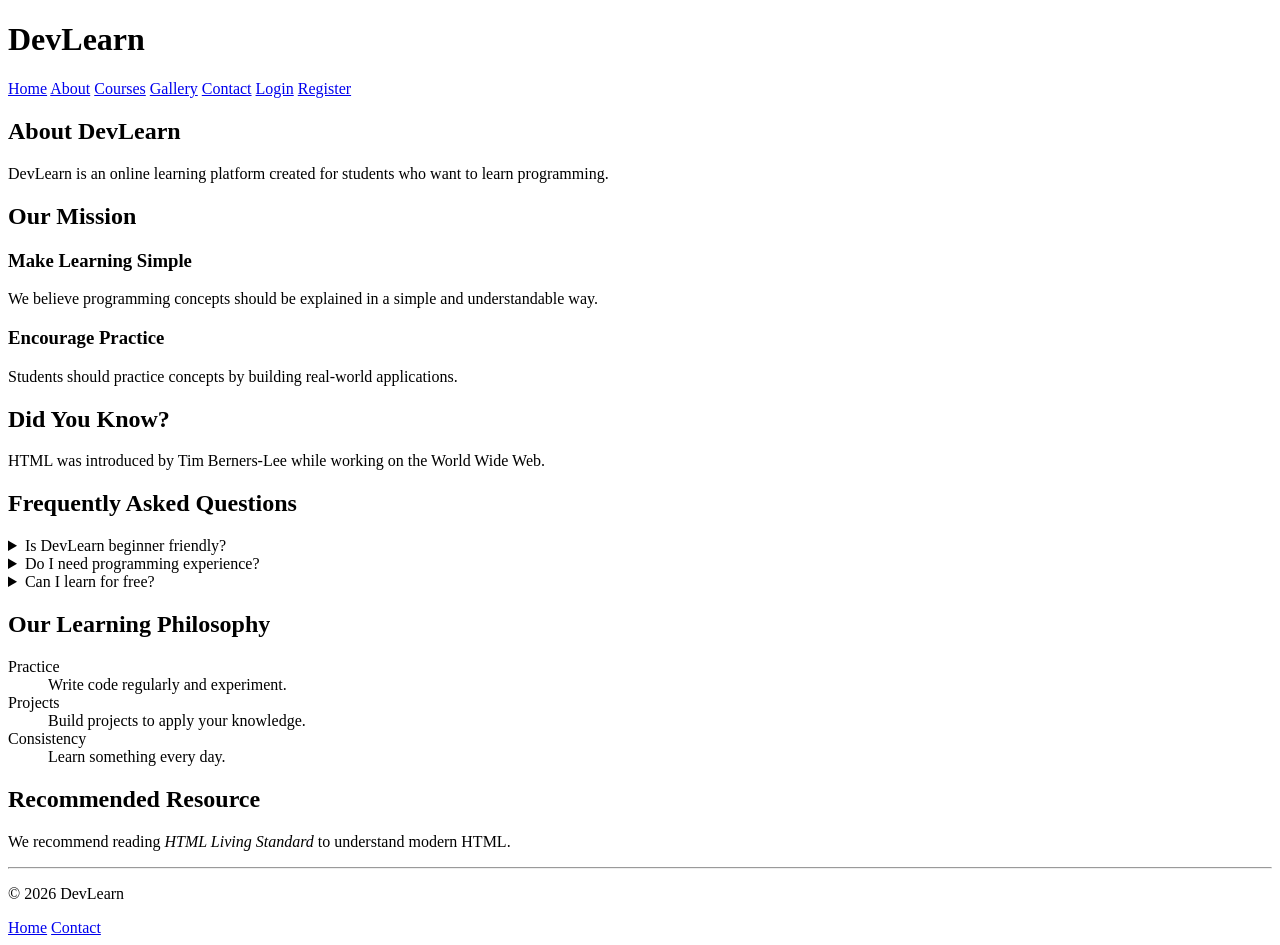
==== main-project/about.html @ d5b9ddc1 "Add About file and add css" ====
<!DOCTYPE html>
<html lang="en">

<head>

    <meta charset="UTF-8">

    <meta name="viewport"
          content="width=device-width, initial-scale=1.0">

    <meta name="description"
          content="Learn more about DevLearn and our mission to make programming education accessible.">

    <title>About DevLearn</title>

</head>

<body>

<header>

    <h1>DevLearn</h1>

    <nav aria-label="Main Navigation">

        <a href="index.html">Home</a>
        <a href="about.html">About</a>
        <a href="courses.html">Courses</a>
        <a href="gallery.html">Gallery</a>
        <a href="contact.html">Contact</a>
        <a href="login.html">Login</a>
        <a href="register.html">Register</a>

    </nav>

</header>


<main>

    <section>

        <h2>About DevLearn</h2>

        <p>
            DevLearn is an online learning platform created
            for students who want to learn programming.
        </p>

    </section>


    <section>

        <h2>Our Mission</h2>

        <article>

            <h3>Make Learning Simple</h3>

            <p>
                We believe programming concepts should be
                explained in a simple and understandable way.
            </p>

        </article>

        <article>

            <h3>Encourage Practice</h3>

            <p>
                Students should practice concepts by building
                real-world applications.
            </p>

        </article>

    </section>


    <aside>

        <h2>Did You Know?</h2>

        <p>
            HTML was introduced by Tim Berners-Lee
            while working on the World Wide Web.
        </p>

    </aside>


    <section>

        <h2>Frequently Asked Questions</h2>

        <details>

            <summary>Is DevLearn beginner friendly?</summary>

            <p>
                Yes. Our learning content starts from the basics.
            </p>

        </details>


        <details>

            <summary>Do I need programming experience?</summary>

            <p>
                No. Beginners can start from the first lesson.
            </p>

        </details>


        <details>

            <summary>Can I learn for free?</summary>

            <p>
                Yes. Several introductory resources are available.
            </p>

        </details>

    </section>


    <section>

        <h2>Our Learning Philosophy</h2>

        <dl>

            <dt>Practice</dt>

            <dd>
                Write code regularly and experiment.
            </dd>

            <dt>Projects</dt>

            <dd>
                Build projects to apply your knowledge.
            </dd>

            <dt>Consistency</dt>

            <dd>
                Learn something every day.
            </dd>

        </dl>

    </section>


    <section>

        <h2>Recommended Resource</h2>

        <p>
            We recommend reading
            <cite>HTML Living Standard</cite>
            to understand modern HTML.
        </p>

    </section>

</main>


<footer>

    <hr>

    <p>&copy; 2026 DevLearn</p>

    <a href="index.html">Home</a>
    <a href="contact.html">Contact</a>

</footer>

</body>
</html>
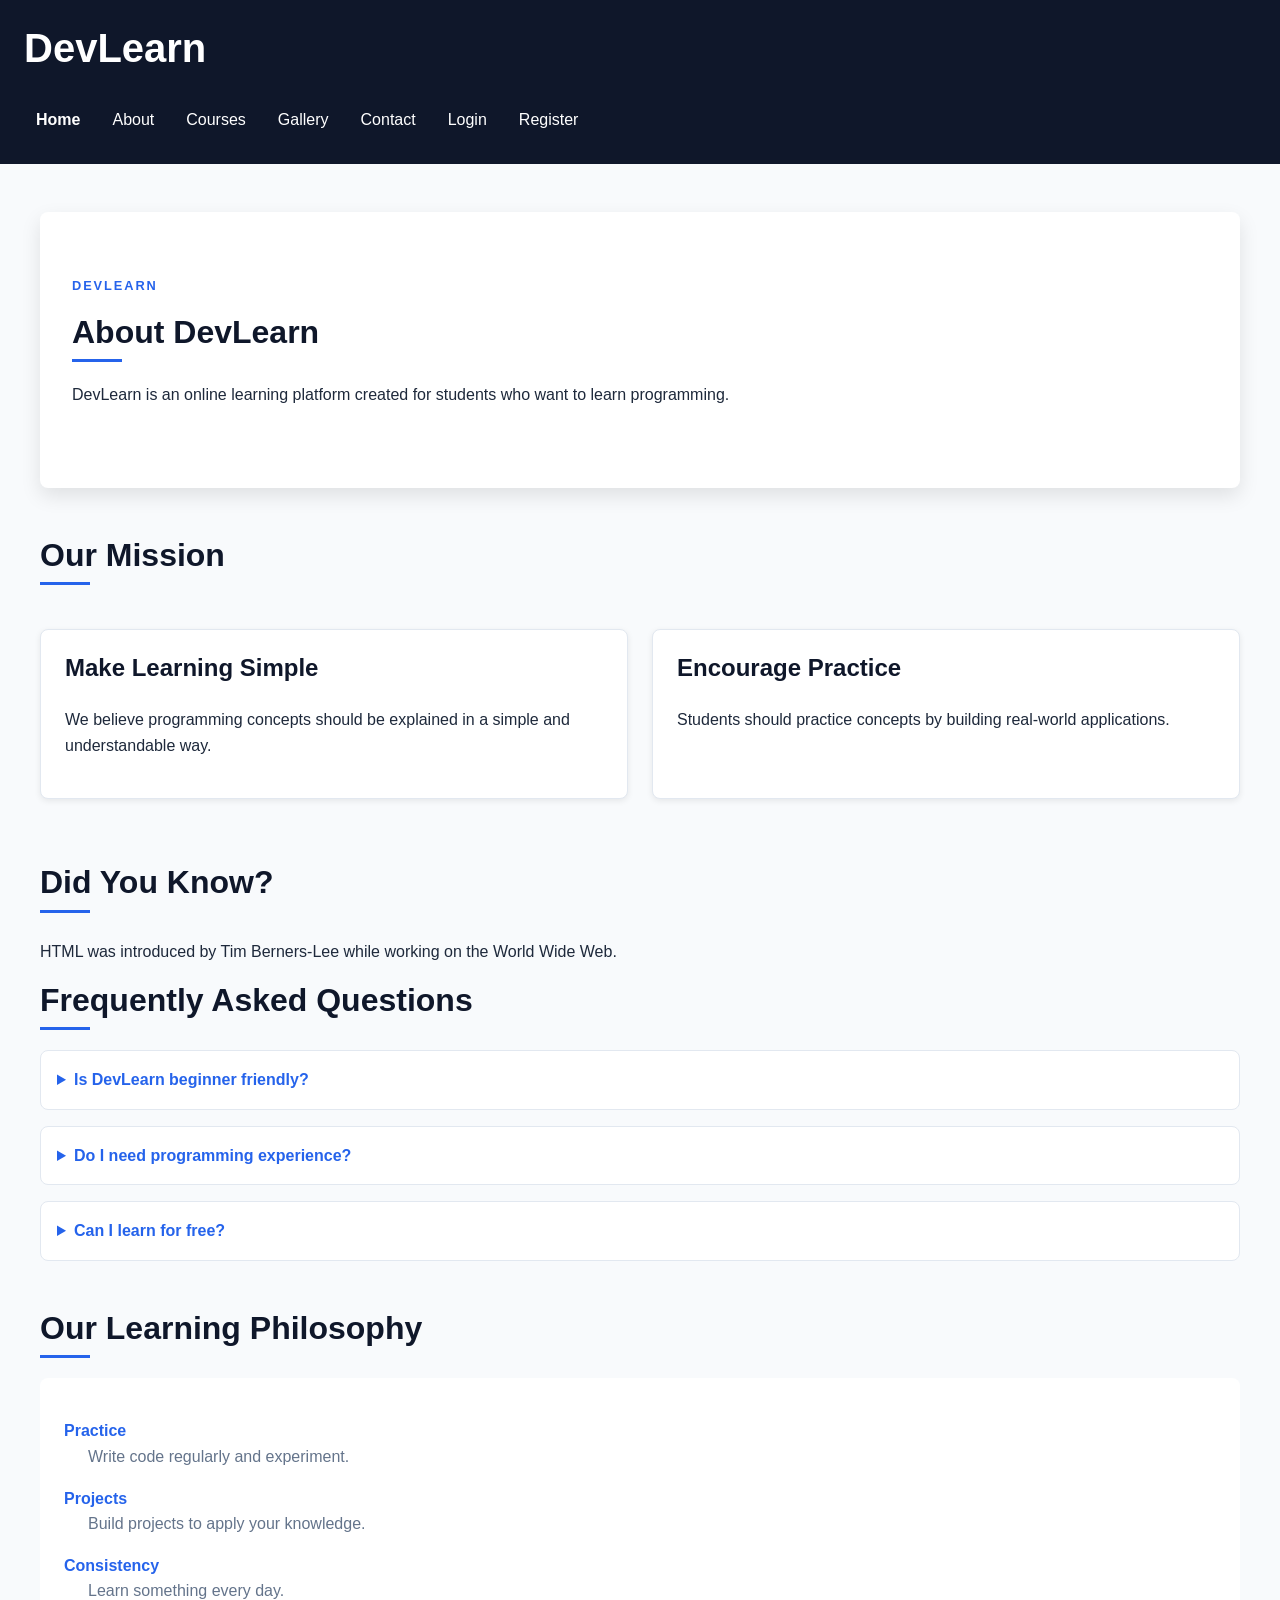
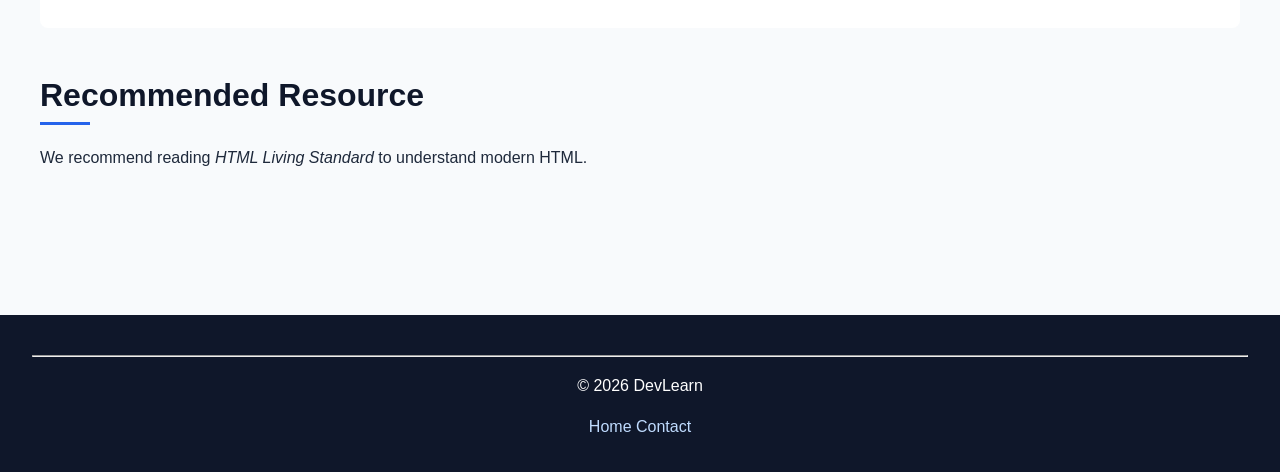
==== commit fda60662: "modify about and contact page" ====
--- a/main-project/about.html
+++ b/main-project/about.html
@@ -12,7 +12,7 @@
           content="Learn more about DevLearn and our mission to make programming education accessible.">
 
     <title>About DevLearn</title>
-
+     <link rel="stylesheet" href="style.css">
 </head>
 
 <body>
--- a/main-project/style.css
+++ b/main-project/style.css
@@ -0,0 +1,1370 @@
+/* =========================================================
+   DEVLEARN - COMPLETE CSS PRACTICE PROJECT
+   CSS Concepts:
+   Selectors → Colors → Units → Typography → Box Model
+   → Display → Position → Flexbox → Grid → Forms
+   → Pseudo Classes → Pseudo Elements → Transitions
+   → Transforms → Animations → Variables → Responsive
+   ========================================================= */
+
+
+/* =========================================================
+   1. CSS VARIABLES
+   ========================================================= */
+
+:root {
+
+    /* Colors */
+    --primary-color: #2563eb;
+    --primary-dark: #1d4ed8;
+    --secondary-color: #0f172a;
+
+    --background-color: #f8fafc;
+    --surface-color: #ffffff;
+
+    --text-color: #1e293b;
+    --muted-text: #64748b;
+
+    --border-color: #e2e8f0;
+
+    --success-color: #16a34a;
+    --danger-color: #dc2626;
+
+    /* Typography */
+    --font-family:
+        Arial,
+        Helvetica,
+        sans-serif;
+
+    /* Spacing */
+    --space-xs: 0.25rem;
+    --space-sm: 0.5rem;
+    --space-md: 1rem;
+    --space-lg: 2rem;
+    --space-xl: 4rem;
+
+    /* Border */
+    --border-radius: 8px;
+
+    /* Shadow */
+    --shadow-sm:
+        0 2px 6px rgba(0, 0, 0, 0.08);
+
+    --shadow-md:
+        0 8px 20px rgba(0, 0, 0, 0.10);
+
+    /* Container */
+    --container-width: 1200px;
+
+}
+
+
+/* =========================================================
+   2. CSS RESET
+   ========================================================= */
+
+/*
+   box-sizing: border-box makes width/height calculations
+   easier and is a common industry practice.
+*/
+
+*,
+*::before,
+*::after {
+    box-sizing: border-box;
+}
+
+
+/*
+   Remove default margin.
+*/
+
+html {
+    scroll-behavior: smooth;
+}
+
+
+body {
+    margin: 0;
+}
+
+
+/* =========================================================
+   3. BASIC BODY STYLING
+   ========================================================= */
+
+body {
+
+    font-family: var(--font-family);
+
+    font-size: 16px;
+
+    line-height: 1.6;
+
+    color: var(--text-color);
+
+    background-color: var(--background-color);
+
+}
+
+
+/* =========================================================
+   4. TYPOGRAPHY
+   ========================================================= */
+
+h1,
+h2,
+h3,
+h4,
+h5,
+h6 {
+
+    line-height: 1.2;
+
+    margin-top: 0;
+
+    color: var(--secondary-color);
+
+}
+
+
+h1 {
+    font-size: 2.5rem;
+}
+
+
+h2 {
+    font-size: 2rem;
+}
+
+
+h3 {
+    font-size: 1.5rem;
+}
+
+
+h4 {
+    font-size: 1.25rem;
+}
+
+
+p {
+    margin-bottom: 1rem;
+}
+
+
+strong {
+    font-weight: 700;
+}
+
+
+em {
+    font-style: italic;
+}
+
+
+small {
+    font-size: 0.875rem;
+}
+
+
+mark {
+
+    background-color: #fef08a;
+
+    padding: 0.1em 0.3em;
+
+}
+
+
+/* =========================================================
+   5. LINKS
+   ========================================================= */
+
+a {
+
+    color: var(--primary-color);
+
+    text-decoration: none;
+
+    transition:
+        color 0.2s ease,
+        background-color 0.2s ease;
+
+}
+
+
+a:hover {
+
+    color: var(--primary-dark);
+
+    text-decoration: underline;
+
+}
+
+
+a:focus-visible {
+
+    outline: 3px solid rgba(37, 99, 235, 0.35);
+
+    outline-offset: 3px;
+
+}
+
+
+/* =========================================================
+   6. HEADER
+   ========================================================= */
+
+header {
+
+    background-color: var(--secondary-color);
+
+    color: white;
+
+    padding: 1.5rem;
+
+}
+
+
+/*
+   Header headings should be white.
+*/
+
+header h1,
+header h2,
+header h3 {
+
+    color: white;
+
+}
+
+
+/* =========================================================
+   7. NAVIGATION
+   ========================================================= */
+
+nav {
+
+    display: flex;
+
+    flex-wrap: wrap;
+
+    gap: 0.75rem;
+
+    align-items: center;
+
+}
+
+
+nav a {
+
+    color: white;
+
+    padding: 0.5rem 0.75rem;
+
+    border-radius: var(--border-radius);
+
+}
+
+
+/*
+   Attribute selector.
+*/
+
+nav a[href="index.html"] {
+
+    font-weight: bold;
+
+}
+
+
+/*
+   Pseudo-class.
+*/
+
+nav a:hover {
+
+    background-color: var(--primary-color);
+
+    color: white;
+
+    text-decoration: none;
+
+}
+
+
+/* =========================================================
+   8. MAIN CONTENT
+   ========================================================= */
+
+main {
+
+    width: min(
+        100% - 2rem,
+        var(--container-width)
+    );
+
+    margin-inline: auto;
+
+    padding-block: 3rem;
+
+}
+
+
+/* =========================================================
+   9. SECTION
+   ========================================================= */
+
+section {
+
+    margin-bottom: 3rem;
+
+}
+
+
+section > h2 {
+
+    margin-bottom: 1.25rem;
+
+}
+
+
+/*
+   Descendant selector.
+
+   p inside section
+*/
+
+section p {
+
+    max-width: 75ch;
+
+}
+
+
+/* =========================================================
+   10. HERO SECTION
+   ========================================================= */
+
+/*
+   Since the first section is the hero on index.html.
+*/
+
+main > section:first-child {
+
+    padding: 4rem 2rem;
+
+    background-color: white;
+
+    border-radius: var(--border-radius);
+
+    box-shadow: var(--shadow-md);
+
+}
+
+
+/*
+   Pseudo-element.
+*/
+
+main > section:first-child::before {
+
+    content: "DEVLEARN";
+
+    display: block;
+
+    font-size: 0.8rem;
+
+    font-weight: bold;
+
+    letter-spacing: 0.15em;
+
+    color: var(--primary-color);
+
+    margin-bottom: 1rem;
+
+}
+
+
+/* =========================================================
+   11. BOX MODEL
+   ========================================================= */
+
+/*
+   Every element has:
+
+   Content
+   Padding
+   Border
+   Margin
+
+   Example below demonstrates the box model.
+*/
+
+article {
+
+    background-color: var(--surface-color);
+
+    padding: 1.5rem;
+
+    border: 1px solid var(--border-color);
+
+    margin-bottom: 1rem;
+
+    border-radius: var(--border-radius);
+
+}
+
+
+/*
+   Box shadow.
+*/
+
+article {
+
+    box-shadow: var(--shadow-sm);
+
+}
+
+
+/* =========================================================
+   12. ARTICLE HOVER
+   ========================================================= */
+
+article {
+
+    transition:
+        transform 0.25s ease,
+        box-shadow 0.25s ease;
+
+}
+
+
+article:hover {
+
+    transform: translateY(-4px);
+
+    box-shadow: var(--shadow-md);
+
+}
+
+
+/* =========================================================
+   13. LISTS
+   ========================================================= */
+
+ul,
+ol {
+
+    padding-left: 1.5rem;
+
+}
+
+
+li {
+
+    margin-bottom: 0.4rem;
+
+}
+
+
+dl {
+
+    background-color: white;
+
+    padding: 1.5rem;
+
+    border-radius: var(--border-radius);
+
+}
+
+
+dt {
+
+    font-weight: bold;
+
+    color: var(--primary-color);
+
+    margin-top: 1rem;
+
+}
+
+
+dd {
+
+    margin-left: 1.5rem;
+
+    color: var(--muted-text);
+
+}
+
+
+/* =========================================================
+   14. FIGURE / IMAGE
+   ========================================================= */
+
+figure {
+
+    margin: 0 0 2rem;
+
+}
+
+
+figure img {
+
+    display: block;
+
+    width: 100%;
+
+    max-width: 600px;
+
+    height: auto;
+
+    border-radius: var(--border-radius);
+
+}
+
+
+/*
+   object-fit
+*/
+
+figure img {
+
+    object-fit: cover;
+
+}
+
+
+figcaption {
+
+    margin-top: 0.5rem;
+
+    color: var(--muted-text);
+
+    font-size: 0.9rem;
+
+}
+
+
+/* =========================================================
+   15. TABLE
+   ========================================================= */
+
+table {
+
+    width: 100%;
+
+    border-collapse: collapse;
+
+    background-color: white;
+
+    box-shadow: var(--shadow-sm);
+
+}
+
+
+caption {
+
+    padding: 1rem;
+
+    font-size: 1.25rem;
+
+    font-weight: bold;
+
+    text-align: left;
+
+}
+
+
+thead {
+
+    background-color: var(--secondary-color);
+
+    color: white;
+
+}
+
+
+th,
+td {
+
+    padding: 1rem;
+
+    border: 1px solid var(--border-color);
+
+    text-align: left;
+
+}
+
+
+tbody tr:nth-child(even) {
+
+    background-color: #f1f5f9;
+
+}
+
+
+/*
+   Hover table row.
+*/
+
+tbody tr:hover {
+
+    background-color: #e0f2fe;
+
+}
+
+
+/* =========================================================
+   16. BLOCKQUOTE
+   ========================================================= */
+
+blockquote {
+
+    margin: 2rem 0;
+
+    padding: 1.5rem;
+
+    border-left: 5px solid var(--primary-color);
+
+    background-color: white;
+
+    font-style: italic;
+
+}
+
+
+/* =========================================================
+   17. FORM
+   ========================================================= */
+
+form {
+
+    max-width: 800px;
+
+    background-color: white;
+
+    padding: 2rem;
+
+    border-radius: var(--border-radius);
+
+    box-shadow: var(--shadow-md);
+
+}
+
+
+fieldset {
+
+    border: 1px solid var(--border-color);
+
+    padding: 1.5rem;
+
+    margin-bottom: 1.5rem;
+
+    border-radius: var(--border-radius);
+
+}
+
+
+legend {
+
+    font-weight: bold;
+
+    padding-inline: 0.5rem;
+
+    color: var(--primary-color);
+
+}
+
+
+/* =========================================================
+   18. FORM LABEL
+   ========================================================= */
+
+label {
+
+    display: inline-block;
+
+    margin-bottom: 0.4rem;
+
+    font-weight: 600;
+
+}
+
+
+/* =========================================================
+   19. FORM INPUTS
+   ========================================================= */
+
+input,
+textarea,
+select {
+
+    width: 100%;
+
+    padding: 0.75rem;
+
+    font: inherit;
+
+    color: var(--text-color);
+
+    background-color: white;
+
+    border: 1px solid #cbd5e1;
+
+    border-radius: 6px;
+
+}
+
+
+/*
+   Vertical resizing only for textarea.
+*/
+
+textarea {
+
+    resize: vertical;
+
+}
+
+
+/* =========================================================
+   20. FORM FOCUS
+   ========================================================= */
+
+input:focus,
+textarea:focus,
+select:focus {
+
+    outline: none;
+
+    border-color: var(--primary-color);
+
+    box-shadow:
+        0 0 0 3px rgba(37, 99, 235, 0.15);
+
+}
+
+
+/* =========================================================
+   21. VALIDATION
+   ========================================================= */
+
+input:valid {
+
+    border-color: var(--success-color);
+
+}
+
+
+input:invalid:not(:placeholder-shown) {
+
+    border-color: var(--danger-color);
+
+}
+
+
+/*
+   Required fields.
+*/
+
+input:required,
+textarea:required,
+select:required {
+
+    border-left: 4px solid var(--primary-color);
+
+}
+
+
+/* =========================================================
+   22. CHECKBOX / RADIO
+   ========================================================= */
+
+/*
+   Don't apply width: 100% to checkbox/radio.
+*/
+
+input[type="checkbox"],
+input[type="radio"] {
+
+    width: auto;
+
+    margin-right: 0.4rem;
+
+}
+
+
+/* =========================================================
+   23. BUTTON
+   ========================================================= */
+
+button {
+
+    padding: 0.75rem 1.25rem;
+
+    border: none;
+
+    border-radius: 6px;
+
+    background-color: var(--primary-color);
+
+    color: white;
+
+    font: inherit;
+
+    font-weight: 600;
+
+    cursor: pointer;
+
+    transition:
+        background-color 0.2s ease,
+        transform 0.2s ease;
+
+}
+
+
+button:hover {
+
+    background-color: var(--primary-dark);
+
+    transform: translateY(-2px);
+
+}
+
+
+button:active {
+
+    transform: translateY(0);
+
+}
+
+
+button:focus-visible {
+
+    outline: 3px solid rgba(37, 99, 235, 0.35);
+
+    outline-offset: 3px;
+
+}
+
+
+/* =========================================================
+   24. BUTTON TYPES
+   ========================================================= */
+
+button[type="reset"] {
+
+    background-color: #64748b;
+
+}
+
+
+button[type="reset"]:hover {
+
+    background-color: #475569;
+
+}
+
+
+/* =========================================================
+   25. MEDIA
+   ========================================================= */
+
+video,
+audio,
+iframe {
+
+    max-width: 100%;
+
+}
+
+
+video {
+
+    display: block;
+
+    margin-bottom: 1rem;
+
+}
+
+
+/* =========================================================
+   26. DETAILS / SUMMARY
+   ========================================================= */
+
+details {
+
+    background-color: white;
+
+    padding: 1rem;
+
+    margin-bottom: 1rem;
+
+    border: 1px solid var(--border-color);
+
+    border-radius: var(--border-radius);
+
+}
+
+
+summary {
+
+    cursor: pointer;
+
+    font-weight: bold;
+
+    color: var(--primary-color);
+
+}
+
+
+details[open] {
+
+    box-shadow: var(--shadow-sm);
+
+}
+
+
+/* =========================================================
+   27. PROGRESS
+   ========================================================= */
+
+progress {
+
+    width: 100%;
+
+    height: 1rem;
+
+}
+
+
+/* =========================================================
+   28. METER
+   ========================================================= */
+
+meter {
+
+    width: 100%;
+
+    height: 1.5rem;
+
+}
+
+
+/* =========================================================
+   29. ADDRESS
+   ========================================================= */
+
+address {
+
+    font-style: normal;
+
+    line-height: 1.8;
+
+}
+
+
+/* =========================================================
+   30. FOOTER
+   ========================================================= */
+
+footer {
+
+    background-color: var(--secondary-color);
+
+    color: white;
+
+    padding: 2rem;
+
+    margin-top: 3rem;
+
+    text-align: center;
+
+}
+
+
+footer h2,
+footer h3 {
+
+    color: white;
+
+}
+
+
+footer a {
+
+    color: #bfdbfe;
+
+}
+
+
+footer a:hover {
+
+    color: white;
+
+}
+
+
+/* =========================================================
+   31. FLEXBOX
+   ========================================================= */
+
+/*
+   Navigation is already using Flexbox.
+
+   Important properties demonstrated:
+
+   display
+   flex-direction
+   flex-wrap
+   justify-content
+   align-items
+   gap
+*/
+
+nav {
+
+    display: flex;
+
+    flex-direction: row;
+
+    flex-wrap: wrap;
+
+    justify-content: flex-start;
+
+    align-items: center;
+
+    gap: 0.5rem;
+
+}
+
+
+/* =========================================================
+   32. FLEXBOX CARD LAYOUT
+   ========================================================= */
+
+/*
+   Articles inside a section can form a flexible layout.
+
+   We use :has() so the section containing multiple
+   articles can become a flex container.
+*/
+
+section:has(> article + article) {
+
+    display: flex;
+
+    flex-wrap: wrap;
+
+    gap: 1.5rem;
+
+}
+
+
+section:has(> article + article) > h2 {
+
+    flex-basis: 100%;
+
+}
+
+
+section:has(> article + article) > article {
+
+    flex: 1 1 250px;
+
+}
+
+
+/* =========================================================
+   33. CSS GRID
+   ========================================================= */
+
+/*
+   Gallery section can use Grid.
+
+   Grid is useful for two-dimensional layouts.
+*/
+
+main section:has(> figure + figure) {
+
+    display: grid;
+
+    grid-template-columns:
+        repeat(3, 1fr);
+
+    gap: 1.5rem;
+
+}
+
+
+main section:has(> figure + figure) > h2 {
+
+    grid-column: 1 / -1;
+
+}
+
+
+/* =========================================================
+   34. POSITION
+   ========================================================= */
+
+/*
+   Sticky navigation demonstration.
+
+   Header remains visible while scrolling.
+*/
+
+body > header {
+
+    position: sticky;
+
+    top: 0;
+
+    z-index: 1000;
+
+}
+
+
+/*
+   Relative positioning creates a positioning context.
+*/
+
+figure {
+
+    position: relative;
+
+}
+
+
+/* =========================================================
+   35. OVERFLOW
+   ========================================================= */
+
+table {
+
+    overflow: auto;
+
+}
+
+
+/* =========================================================
+   36. TRANSFORM
+   ========================================================= */
+
+article:hover {
+
+    transform:
+        translateY(-4px)
+        scale(1.01);
+
+}
+
+
+/* =========================================================
+   37. PSEUDO ELEMENTS
+   ========================================================= */
+
+h2::after {
+
+    content: "";
+
+    display: block;
+
+    width: 50px;
+
+    height: 3px;
+
+    margin-top: 0.5rem;
+
+    background-color: var(--primary-color);
+
+}
+
+
+/* =========================================================
+   38. SELECTION
+   ========================================================= */
+
+::selection {
+
+    background-color: var(--primary-color);
+
+    color: white;
+
+}
+
+
+/* =========================================================
+   39. RESPONSIVE DESIGN
+   ========================================================= */
+
+/*
+   Tablet
+*/
+
+@media (max-width: 900px) {
+
+    h1 {
+        font-size: 2.2rem;
+    }
+
+    h2 {
+        font-size: 1.75rem;
+    }
+
+    main {
+        width: min(
+            100% - 1.5rem,
+            var(--container-width)
+        );
+    }
+
+    main section:has(> figure + figure) {
+
+        grid-template-columns:
+            repeat(2, 1fr);
+
+    }
+
+}
+
+
+/*
+   Mobile
+*/
+
+@media (max-width: 600px) {
+
+    body {
+        font-size: 15px;
+    }
+
+
+    header {
+
+        padding: 1rem;
+
+    }
+
+
+    header h1 {
+
+        font-size: 1.8rem;
+
+    }
+
+
+    nav {
+
+        flex-direction: column;
+
+        align-items: stretch;
+
+    }
+
+
+    nav a {
+
+        text-align: center;
+
+    }
+
+
+    main {
+
+        width: calc(100% - 1rem);
+
+        padding-block: 1.5rem;
+
+    }
+
+
+    main > section:first-child {
+
+        padding: 2rem 1rem;
+
+    }
+
+
+    h1 {
+
+        font-size: 2rem;
+
+    }
+
+
+    h2 {
+
+        font-size: 1.5rem;
+
+    }
+
+
+    h3 {
+
+        font-size: 1.25rem;
+
+    }
+
+
+    form {
+
+        padding: 1rem;
+
+    }
+
+
+    table {
+
+        font-size: 0.85rem;
+
+    }
+
+
+    th,
+    td {
+
+        padding: 0.6rem;
+
+    }
+
+
+    main section:has(> figure + figure) {
+
+        grid-template-columns: 1fr;
+
+    }
+
+}
+
+
+/* =========================================================
+   40. REDUCED MOTION
+   ========================================================= */
+
+/*
+   Accessibility best practice.
+
+   Some users prefer reduced animation.
+*/
+
+@media (prefers-reduced-motion: reduce) {
+
+    *,
+    *::before,
+    *::after {
+
+        animation-duration: 0.01ms !important;
+
+        animation-iteration-count: 1 !important;
+
+        transition-duration: 0.01ms !important;
+
+        scroll-behavior: auto !important;
+
+    }
+
+}
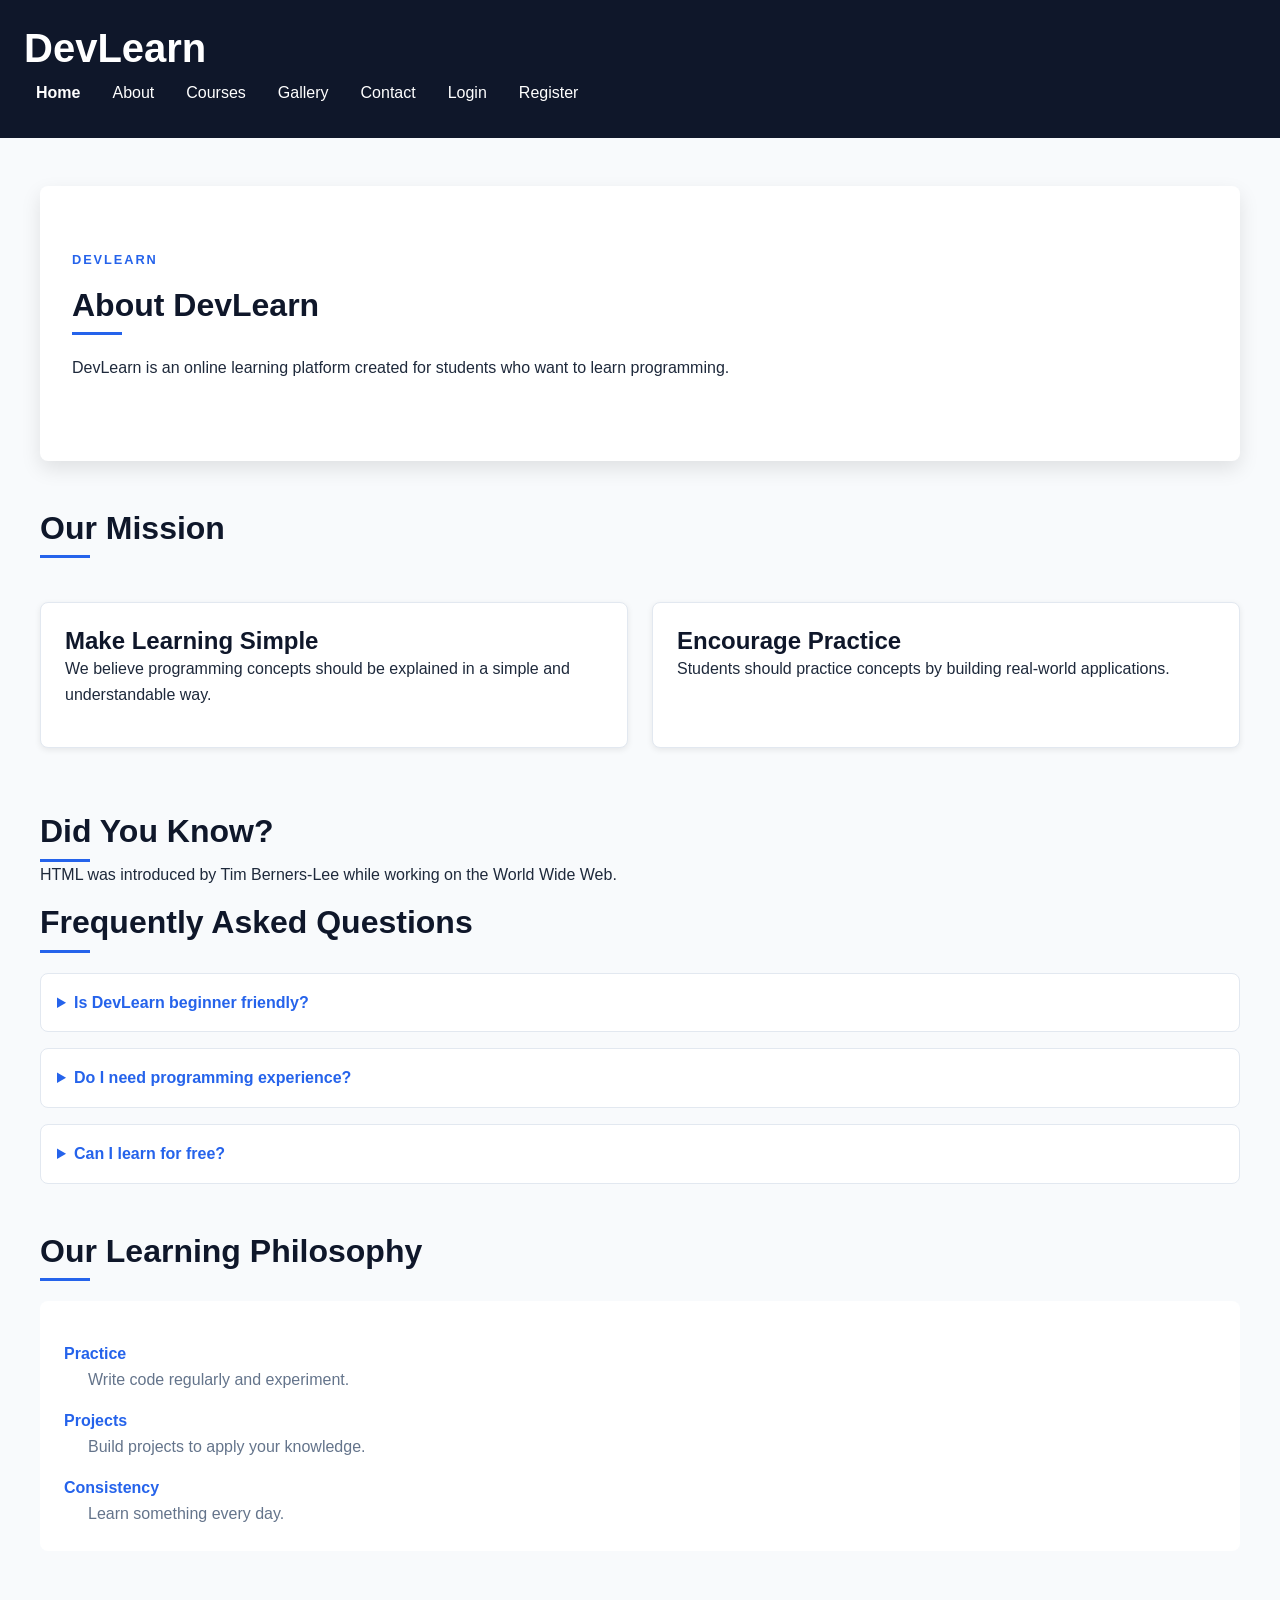
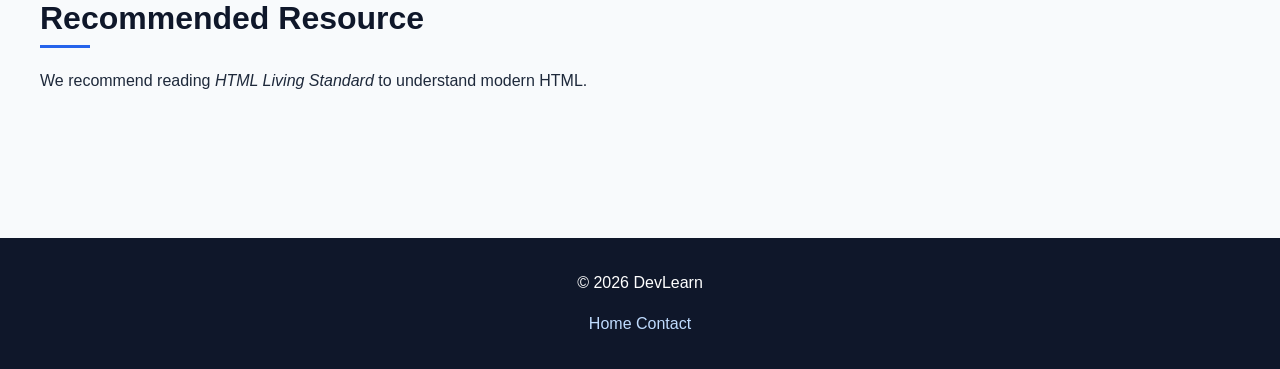
==== commit 76658f28: "make some ui changes" ====
--- a/main-project/about.html
+++ b/main-project/about.html
@@ -176,7 +176,7 @@
 
 <footer>
 
-    <hr>
+    <!-- <hr> -->
 
     <p>&copy; 2026 DevLearn</p>
 
--- a/main-project/style.css
+++ b/main-project/style.css
@@ -72,6 +72,8 @@
 *::before,
 *::after {
     box-sizing: border-box;
+    margin: 0;
+    padding: 0;
 }
 
 
@@ -86,6 +88,7 @@
 
 body {
     margin: 0;
+    padding: 0;
 }
 
 
@@ -226,6 +229,10 @@
 
 }
 
+/* header:hover{
+    background-color: var(--primary-color);
+    color: black;
+} */
 
 /*
    Header headings should be white.
@@ -238,6 +245,11 @@
     color: white;
 
 }
+header h1:hover {
+
+    color: var(--primary-color);
+    
+}
 
 
 /* =========================================================
@@ -291,7 +303,12 @@
 
     text-decoration: none;
 
-}
+    transition: background-color 0.2s ease;
+
+    transition-delay: 0.1s;
+
+}
+
 
 
 /* =========================================================
@@ -519,7 +536,7 @@
 
     max-width: 600px;
 
-    height: auto;
+    height: 100%;
 
     border-radius: var(--border-radius);
 
@@ -544,6 +561,8 @@
     color: var(--muted-text);
 
     font-size: 0.9rem;
+
+    color:#1d4ed8
 
 }
 
@@ -807,7 +826,7 @@
 
     border: none;
 
-    border-radius: 6px;
+    border-radius: 8px;
 
     background-color: var(--primary-color);
 
@@ -828,9 +847,13 @@
 
 button:hover {
 
-    background-color: var(--primary-dark);
+    /* background-color: var(--primary-dark); */
+
+    background-color: #1d4ed8;
 
     transform: translateY(-2px);
+
+    font-size: 1.01rem;
 
 }
 
